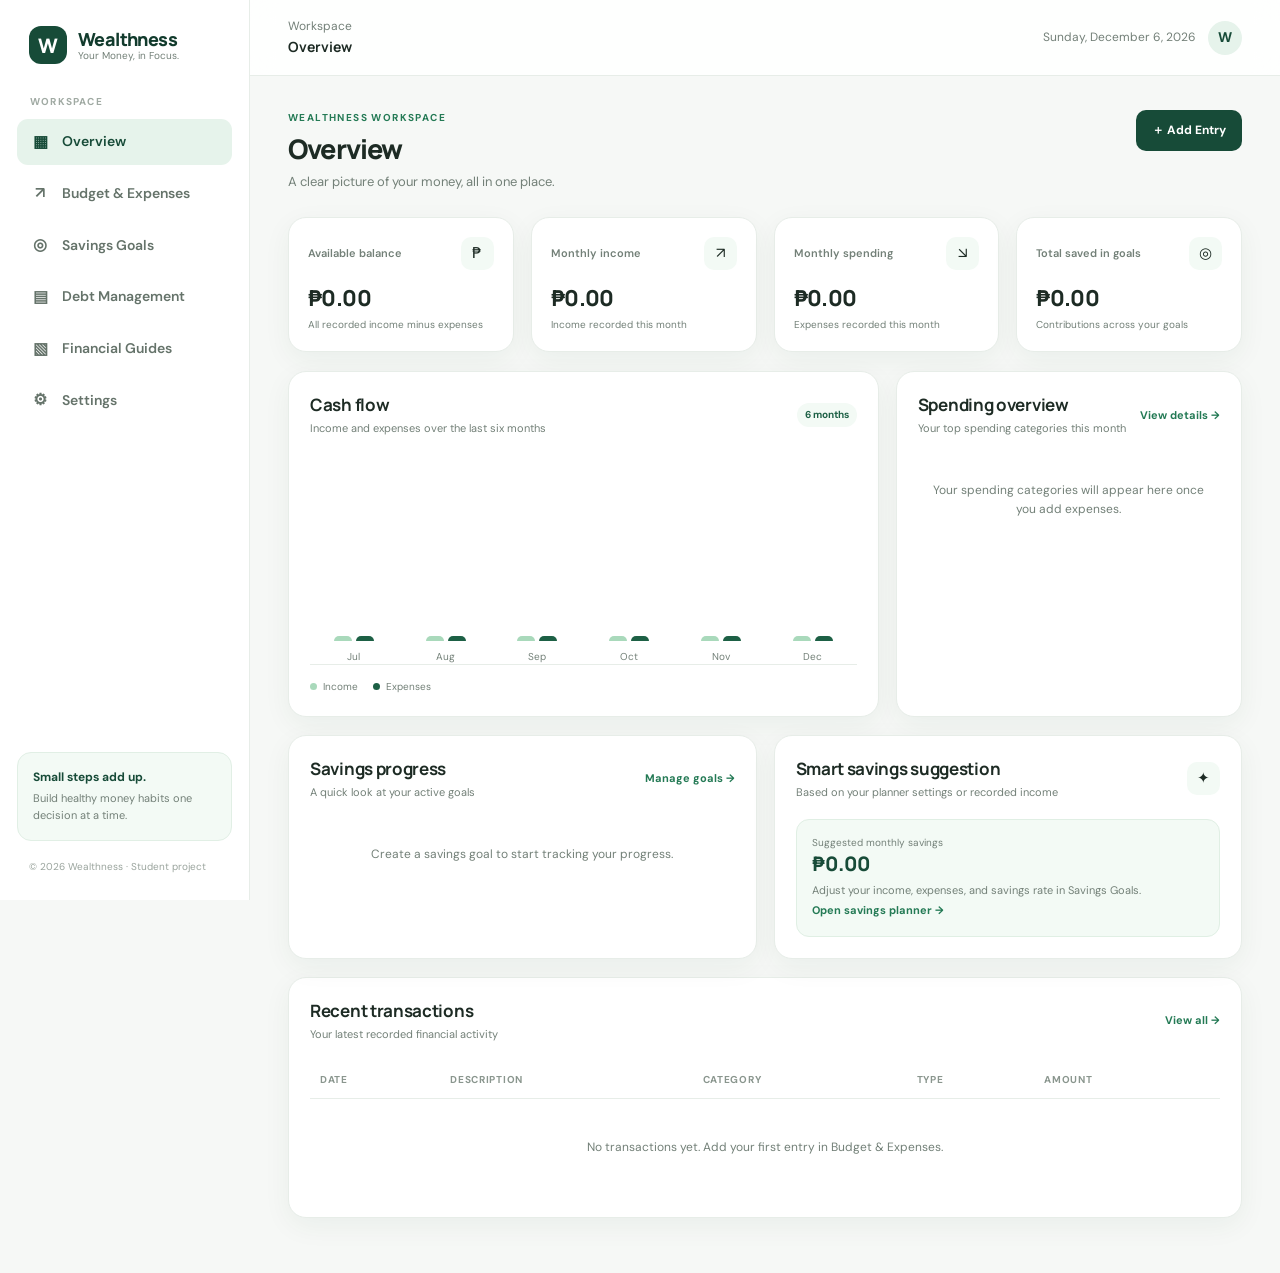
==== index.html @ 5b556bba "Add files via upload" ====
<!DOCTYPE html>
<html lang="en">
<head>
    <meta charset="UTF-8">
    <meta name="viewport" content="width=device-width, initial-scale=1.0">
    <meta name="description" content="Wealthness personal finance and financial literacy dashboard">
    <title>Overview | Wealthness</title>
    <link rel="stylesheet" href="style.css">
    <script src="script.js" defer></script>
</head>

<body data-page="overview">
    <div class="app-shell">

        <aside class="sidebar" id="sidebar">
            <a class="brand" href="index.html">
                <div class="brand-mark">W</div>
                <div>
                    <div class="brand-name">Wealthness</div>
                    <div class="brand-tag">Your Money, in Focus.</div>
                </div>
            </a>

            <div class="nav-label">Workspace</div>

            <nav class="nav-list">
                <a class="nav-link active" href="index.html">
                    <span class="nav-icon">▦</span>Overview
                </a>
                <a class="nav-link " href="budget.html">
                    <span class="nav-icon">↗</span>Budget &amp; Expenses
                </a>
                <a class="nav-link " href="savings.html">
                    <span class="nav-icon">◎</span>Savings Goals
                </a>
                <a class="nav-link " href="debt.html">
                    <span class="nav-icon">▤</span>Debt Management
                </a>
                <a class="nav-link " href="guides.html">
                    <span class="nav-icon">▧</span>Financial Guides
                </a>
                <a class="nav-link " href="settings.html">
                    <span class="nav-icon">⚙</span>Settings
                </a>
            </nav>

            <div class="sidebar-bottom">
                <div class="sidebar-tip">
                    <strong>Small steps add up.</strong>
                    <p>Build healthy money habits one decision at a time.</p>
                </div>
                <div class="sidebar-footer">
                    © 2026 Wealthness · Student project
                </div>
            </div>
        </aside>

        <div class="mobile-overlay" id="mobile-overlay"></div>

        <div class="main">
            <header class="topbar">
                <div class="topbar-left">
                    <button class="menu-toggle" id="menu-toggle" aria-label="Open navigation">☰</button>
                    <div class="breadcrumb">
                        Workspace <strong>Overview</strong>
                    </div>
                </div>

                <div class="topbar-right">
                    <span class="today" id="current-date"></span>
                    <div class="avatar">W</div>
                </div>
            </header>

            <main class="content">
                <div class="page-heading">
                    <div>
                        <div class="eyebrow">WEALTHNESS WORKSPACE</div>
                        <h1>Overview</h1>
                        <p class="page-subtitle">A clear picture of your money, all in one place.</p>
                    </div>
                    <button class="btn btn-primary" id="open-add-entry">＋ Add Entry</button>
                </div>

                <div class="modal-backdrop hidden" id="quick-entry-modal" role="dialog" aria-modal="true" aria-labelledby="quick-entry-title">
                    <section class="modal-card">
                        <div class="panel-heading">
                            <div>
                                <h2 id="quick-entry-title">Add a transaction</h2>
                                <p class="panel-subtitle">Quickly record income or an expense.</p>
                            </div>
                            <button type="button" class="modal-close" id="close-add-entry" aria-label="Close">×</button>
                        </div>

                        <form id="transaction-form">
                            <input type="hidden" id="transaction-id">

                            <div class="form-grid">
                                <div class="form-field">
                                    <label for="transaction-type">Transaction type</label>
                                    <select id="transaction-type">
                                        <option value="expense">Expense</option>
                                        <option value="income">Income</option>
                                    </select>
                                </div>

                                <div class="form-field">
                                    <label for="transaction-date">Date</label>
                                    <input type="date" id="transaction-date" required>
                                </div>

                                <div class="form-field">
                                    <label for="transaction-description">Description</label>
                                    <input id="transaction-description" placeholder="e.g. Monthly allowance" required>
                                </div>

                                <div class="form-field">
                                    <label for="transaction-category">Category</label>
                                    <select id="transaction-category">
                                        <option>Food</option>
                                        <option>Housing</option>
                                        <option>Transportation</option>
                                        <option>Education</option>
                                        <option>Bills</option>
                                        <option>Personal</option>
                                        <option>Salary</option>
                                        <option>Allowance</option>
                                        <option>Others</option>
                                    </select>
                                </div>

                                <div class="form-field full">
                                    <label for="transaction-amount">Amount (₱)</label>
                                    <input type="number" id="transaction-amount" min="0.01" step="0.01" placeholder="0.00" required>
                                </div>
                            </div>

                            <div class="form-actions">
                                <button type="button" class="btn btn-secondary" id="cancel-quick-entry">Cancel</button>
                                <button class="btn btn-primary" id="save-entry-button" type="submit">Save transaction</button>
                            </div>
                        </form>
                    </section>
                </div>

                <section class="grid stats-grid">
                    <article class="stat-card">
                        <div class="stat-top">
                            <span class="stat-label">Available balance</span>
                            <span class="stat-icon">₱</span>
                        </div>
                        <div class="stat-value" id="available-balance">₱0.00</div>
                        <div class="stat-note">All recorded income minus expenses</div>
                    </article>

                    <article class="stat-card">
                        <div class="stat-top">
                            <span class="stat-label">Monthly income</span>
                            <span class="stat-icon">↗</span>
                        </div>
                        <div class="stat-value" id="monthly-income">₱0.00</div>
                        <div class="stat-note">Income recorded this month</div>
                    </article>

                    <article class="stat-card">
                        <div class="stat-top">
                            <span class="stat-label">Monthly spending</span>
                            <span class="stat-icon">↘</span>
                        </div>
                        <div class="stat-value" id="monthly-spending">₱0.00</div>
                        <div class="stat-note">Expenses recorded this month</div>
                    </article>

                    <article class="stat-card">
                        <div class="stat-top">
                            <span class="stat-label">Total saved in goals</span>
                            <span class="stat-icon">◎</span>
                        </div>
                        <div class="stat-value" id="total-saved">₱0.00</div>
                        <div class="stat-note">Contributions across your goals</div>
                    </article>
                </section>

                <section class="grid two-col">
                    <article class="panel">
                        <div class="panel-heading">
                            <div>
                                <h2>Cash flow</h2>
                                <p class="panel-subtitle">Income and expenses over the last six months</p>
                            </div>
                            <span class="pill">6 months</span>
                        </div>
                        <div class="chart" id="cashflow-chart" aria-label="Six month cash flow chart"></div>
                        <div class="legend">
                            <span><i class="dot"></i>Income</span>
                            <span><i class="dot dark"></i>Expenses</span>
                        </div>
                    </article>

                    <article class="panel">
                        <div class="panel-heading">
                            <div>
                                <h2>Spending overview</h2>
                                <p class="panel-subtitle">Your top spending categories this month</p>
                            </div>
                            <a class="text-link" href="budget.html">View details →</a>
                        </div>
                        <div class="category-list" id="spending-overview"></div>
                    </article>
                </section>

                <section class="grid equal-col">
                    <article class="panel">
                        <div class="panel-heading">
                            <div>
                                <h2>Savings progress</h2>
                                <p class="panel-subtitle">A quick look at your active goals</p>
                            </div>
                            <a class="text-link" href="savings.html">Manage goals →</a>
                        </div>
                        <div class="category-list" id="savings-overview"></div>
                    </article>

                    <article class="panel">
                        <div class="panel-heading">
                            <div>
                                <h2>Smart savings suggestion</h2>
                                <p class="panel-subtitle">Based on your planner settings or recorded income</p>
                            </div>
                            <span class="stat-icon">✦</span>
                        </div>

                        <div class="result-box">
                            <small>Suggested monthly savings</small>
                            <strong id="overview-saving-suggestion">₱0.00</strong>
                            <p class="panel-subtitle">Adjust your income, expenses, and savings rate in Savings Goals.</p>
                            <a class="text-link" href="savings.html">Open savings planner →</a>
                        </div>
                    </article>
                </section>

                <section class="panel">
                    <div class="panel-heading">
                        <div>
                            <h2>Recent transactions</h2>
                            <p class="panel-subtitle">Your latest recorded financial activity</p>
                        </div>
                        <a class="text-link" href="budget.html">View all →</a>
                    </div>

                    <div class="table-wrap">
                        <table>
                            <thead>
                                <tr>
                                    <th>Date</th>
                                    <th>Description</th>
                                    <th>Category</th>
                                    <th>Type</th>
                                    <th>Amount</th>
                                </tr>
                            </thead>
                            <tbody id="recent-transactions"></tbody>
                        </table>
                    </div>
                </section>
            </main>
        </div>
    </div>

    <div id="toast" class="success-message hidden" role="status" aria-live="polite" style="position:fixed;right:20px;bottom:20px;z-index:50;box-shadow:var(--shadow)"></div>
</body>
</html>
---- style.css ----
@import url('https://fonts.googleapis.com/css2?family=DM+Sans:wght@400;500;600;700&family=Manrope:wght@500;600;700;800&display=swap');

:root {
  --green-950: #123b2d;
  --green-900: #174b38;
  --green-800: #1d6045;
  --green-700: #247a55;
  --green-600: #2d9466;
  --green-100: #e6f3eb;
  --green-50: #f3faf5;
  --ink: #1d2b24;
  --muted: #738078;
  --line: #e7ede8;
  --surface: #fff;
  --canvas: #f6f8f6;
  --red: #c65353;
  --red-bg: #fff0ef;
  --amber: #a66a18;
  --amber-bg: #fff6e7;
  --shadow: 0 8px 28px rgba(24,65,45,.055);
  --radius: 18px;
}

* {
  box-sizing: border-box;
}

html {
  scroll-behavior: smooth;
}

body {
  margin: 0;
  background: var(--canvas);
  color: var(--ink);
  font-family: 'DM Sans',sans-serif;
  font-size: 14px;
  line-height: 1.55;
}

button,
input,
select,
textarea {
  font: inherit;
}

button,
a {
  -webkit-tap-highlight-color: transparent;
}

a {
  color: inherit;
  text-decoration: none;
}

button {
  cursor: pointer;
}

.app-shell {
  min-height: 100vh;
}

.sidebar {
  position: fixed;
  inset: 0 auto 0 0;
  width: 250px;
  background: #fff;
  border-right: 1px solid var(--line);
  padding: 26px 17px;
  display: flex;
  flex-direction: column;
  z-index: 20;
}

.brand {
  display: flex;
  align-items: center;
  gap: 11px;
  padding: 0 12px 30px;
}

.brand-mark {
  width: 38px;
  height: 38px;
  border-radius: 12px;
  background: var(--green-900);
  color: #fff;
  display: grid;
  place-items: center;
  font: 800 20px Manrope;
}

.brand-name {
  font: 800 18px Manrope;
  letter-spacing: -.6px;
  color: var(--green-950);
}

.brand-tag {
  font-size: 10px;
  color: var(--muted);
  margin-top: -3px;
}

.nav-label {
  font-size: 10px;
  text-transform: uppercase;
  letter-spacing: 1.2px;
  font-weight: 700;
  color: #a0aaa3;
  padding: 0 13px 9px;
}

.nav-list {
  display: grid;
  gap: 5px;
}

.nav-link {
  display: flex;
  align-items: center;
  gap: 12px;
  padding: 11px 13px;
  border-radius: 11px;
  color: #65736a;
  font-weight: 600;
  transition: .18s;
}

.nav-link:hover {
  background: var(--green-50);
  color: var(--green-800);
}

.nav-link.active {
  background: var(--green-100);
  color: var(--green-900);
}

.nav-icon {
  width: 20px;
  text-align: center;
  font-size: 16px;
}

.sidebar-bottom {
  margin-top: auto;
}

.sidebar-tip {
  background: var(--green-50);
  border: 1px solid #e1efe5;
  padding: 15px;
  border-radius: 14px;
}

.sidebar-tip strong {
  display: block;
  color: var(--green-900);
  font-size: 12px;
  margin-bottom: 4px;
}

.sidebar-tip p {
  margin: 0;
  color: var(--muted);
  font-size: 11px;
}

.sidebar-footer {
  font-size: 10px;
  color: #9aa49d;
  padding: 18px 12px 0;
}

.main {
  margin-left: 250px;
  min-height: 100vh;
}

.topbar {
  height: 76px;
  background: rgba(255,255,255,.88);
  backdrop-filter: blur(12px);
  border-bottom: 1px solid var(--line);
  display: flex;
  align-items: center;
  justify-content: space-between;
  padding: 0 38px;
  position: sticky;
  top: 0;
  z-index: 10;
}

.topbar-left {
  display: flex;
  align-items: center;
  gap: 13px;
}

.menu-toggle {
  display: none;
  border: 0;
  background: transparent;
  font-size: 22px;
}

.breadcrumb {
  font-size: 12px;
  color: var(--muted);
}

.breadcrumb strong {
  color: var(--ink);
  font-size: 14px;
  display: block;
  font-family: Manrope;
}

.topbar-right {
  display: flex;
  align-items: center;
  gap: 12px;
}

.today {
  font-size: 12px;
  color: var(--muted);
}

.avatar {
  width: 34px;
  height: 34px;
  border-radius: 50%;
  background: var(--green-100);
  color: var(--green-900);
  display: grid;
  place-items: center;
  font-weight: 700;
}

.content {
  max-width: 1450px;
  margin: 0 auto;
  padding: 34px 38px 55px;
}

.page-heading {
  display: flex;
  align-items: flex-start;
  justify-content: space-between;
  gap: 18px;
  margin-bottom: 25px;
}

.eyebrow {
  font-size: 10px;
  text-transform: uppercase;
  letter-spacing: 1.4px;
  color: var(--green-700);
  font-weight: 700;
}

h1,
h2,
h3,
p {
  margin-top: 0;
}

h1 {
  font: 800 27px Manrope;
  letter-spacing: -.8px;
  margin: 4px 0 5px;
}

h2 {
  font: 700 17px Manrope;
  letter-spacing: -.3px;
  margin: 0;
}

h3 {
  font: 700 14px Manrope;
  margin: 0;
}

.page-subtitle {
  color: var(--muted);
  margin: 0;
  font-size: 13px;
}

.btn {
  border: 1px solid transparent;
  border-radius: 10px;
  padding: 10px 15px;
  font-weight: 700;
  font-size: 12px;
  display: inline-flex;
  align-items: center;
  justify-content: center;
  gap: 7px;
  transition: .18s;
}

.btn-primary {
  background: var(--green-900);
  color: white;
}

.btn-primary:hover {
  background: var(--green-800);
  transform: translateY(-1px);
}

.btn-secondary {
  background: #fff;
  border-color: var(--line);
  color: var(--ink);
}

.btn-secondary:hover {
  border-color: #b8d2c0;
  background: var(--green-50);
}

.btn-danger {
  background: var(--red-bg);
  color: var(--red);
  border-color: #f5d8d5;
}

.btn-small {
  padding: 7px 10px;
  font-size: 11px;
}

.btn:disabled {
  opacity: .45;
  cursor: not-allowed;
  transform: none;
}

.grid {
  display: grid;
  gap: 17px;
}

.stats-grid {
  grid-template-columns: repeat(4,minmax(0,1fr));
  margin-bottom: 19px;
}

.stat-card,
.panel {
  background: var(--surface);
  border: 1px solid var(--line);
  border-radius: var(--radius);
  box-shadow: var(--shadow);
}

.stat-card {
  padding: 19px;
}

.stat-top {
  display: flex;
  align-items: center;
  justify-content: space-between;
  margin-bottom: 13px;
}

.stat-label {
  font-size: 11px;
  color: var(--muted);
  font-weight: 600;
}

.stat-icon {
  width: 33px;
  height: 33px;
  border-radius: 10px;
  background: var(--green-50);
  display: grid;
  place-items: center;
  font-size: 15px;
}

.stat-value {
  font: 800 22px Manrope;
  letter-spacing: -.6px;
  margin-bottom: 4px;
}

.stat-note {
  font-size: 10px;
  color: var(--muted);
}

.stat-note.positive {
  color: var(--green-700);
}

.two-col {
  grid-template-columns: minmax(0,1.45fr) minmax(280px,.85fr);
  margin-bottom: 18px;
}

.equal-col {
  grid-template-columns: repeat(2,minmax(0,1fr));
  margin-bottom: 18px;
}

.panel {
  padding: 21px;
  min-width: 0;
}

.panel-heading {
  display: flex;
  align-items: center;
  justify-content: space-between;
  gap: 12px;
  margin-bottom: 18px;
}

.panel-subtitle {
  font-size: 11px;
  color: var(--muted);
  margin: 4px 0 0;
}

.text-link {
  font-size: 11px;
  font-weight: 700;
  color: var(--green-700);
}

.chart {
  height: 210px;
  display: flex;
  align-items: flex-end;
  gap: 14px;
  padding: 15px 5px 0;
  border-bottom: 1px solid var(--line);
}

.chart-month {
  flex: 1;
  min-width: 0;
  height: 100%;
  display: flex;
  flex-direction: column;
  align-items: center;
  justify-content: flex-end;
  gap: 8px;
}

.chart-bars {
  height: 165px;
  width: 100%;
  display: flex;
  align-items: flex-end;
  justify-content: center;
  gap: 4px;
}

.chart-bar {
  width: min(18px,42%);
  min-height: 3px;
  border-radius: 5px 5px 0 0;
  background: #a9d9bb;
}

.chart-bar.expense {
  background: var(--green-800);
}

.chart-label {
  font-size: 10px;
  color: var(--muted);
}

.legend {
  display: flex;
  gap: 15px;
  margin-top: 14px;
}

.legend span {
  display: flex;
  align-items: center;
  gap: 6px;
  color: var(--muted);
  font-size: 10px;
}

.dot {
  width: 7px;
  height: 7px;
  border-radius: 50%;
  background: #a9d9bb;
}

.dot.dark {
  background: var(--green-800);
}

.category-list {
  display: grid;
  gap: 15px;
}

.category-row {
  display: grid;
  grid-template-columns: 1fr auto;
  gap: 7px;
  align-items: center;
}

.category-name {
  font-size: 11px;
  font-weight: 600;
}

.category-amount {
  font-size: 11px;
  font-weight: 700;
}

.progress-track {
  grid-column: 1/-1;
  height: 7px;
  border-radius: 20px;
  background: #eef2ef;
  overflow: hidden;
}

.progress-fill {
  height: 100%;
  background: var(--green-600);
  border-radius: 20px;
}

.progress-fill.warning {
  background: #d59a45;
}

.progress-fill.danger {
  background: #cf6b62;
}

.empty-state {
  text-align: center;
  padding: 26px 12px;
  color: var(--muted);
  font-size: 12px;
}

.empty-icon {
  font-size: 27px;
  margin-bottom: 8px;
}

.table-wrap {
  overflow-x: auto;
}

table {
  width: 100%;
  border-collapse: collapse;
  white-space: nowrap;
}

th {
  text-align: left;
  color: #8a968e;
  font-size: 10px;
  text-transform: uppercase;
  letter-spacing: .7px;
  font-weight: 700;
  padding: 11px 10px;
  border-bottom: 1px solid var(--line);
}

td {
  padding: 13px 10px;
  border-bottom: 1px solid #f0f3f0;
  font-size: 11px;
}

tbody tr:last-child td {
  border-bottom: 0;
}

.amount-income {
  color: var(--green-700);
  font-weight: 700;
}

.amount-expense {
  color: var(--red);
  font-weight: 700;
}

.pill {
  display: inline-flex;
  align-items: center;
  border-radius: 30px;
  padding: 4px 8px;
  font-size: 10px;
  font-weight: 700;
  background: var(--green-50);
  color: var(--green-800);
}

.pill.neutral {
  background: #f0f2f0;
  color: #68756c;
}

.pill.warning {
  background: var(--amber-bg);
  color: var(--amber);
}

.pill.danger {
  background: var(--red-bg);
  color: var(--red);
}

.form-grid {
  display: grid;
  grid-template-columns: repeat(2,minmax(0,1fr));
  gap: 14px;
}

.form-field {
  display: grid;
  gap: 6px;
}

.form-field.full {
  grid-column: 1/-1;
}

label {
  font-size: 11px;
  font-weight: 700;
  color: #536158;
}

input,
select,
textarea {
  width: 100%;
  border: 1px solid #dfe7e1;
  border-radius: 9px;
  background: #fff;
  padding: 10px 11px;
  color: var(--ink);
  outline: none;
  font-size: 12px;
}

input:focus,
select:focus,
textarea:focus {
  border-color: var(--green-600);
  box-shadow: 0 0 0 3px rgba(45,148,102,.11);
}

input::placeholder,
textarea::placeholder {
  color: #aab3ac;
}

.form-actions {
  display: flex;
  gap: 8px;
  justify-content: flex-end;
  margin-top: 16px;
}

.toolbar {
  display: flex;
  gap: 9px;
  align-items: center;
  flex-wrap: wrap;
  margin-bottom: 15px;
}

.toolbar input {
  max-width: 250px;
}

.toolbar select {
  max-width: 170px;
}

.goal-card {
  border: 1px solid var(--line);
  border-radius: 14px;
  padding: 17px;
  background: #fff;
}

.goal-top {
  display: flex;
  justify-content: space-between;
  gap: 10px;
  align-items: flex-start;
}

.goal-emoji {
  width: 38px;
  height: 38px;
  border-radius: 12px;
  background: var(--green-50);
  display: grid;
  place-items: center;
  font-size: 18px;
}

.goal-amount {
  font: 800 19px Manrope;
  margin: 14px 0 2px;
}

.goal-meta {
  font-size: 10px;
  color: var(--muted);
}

.goal-progress {
  height: 8px;
  background: #edf2ee;
  border-radius: 20px;
  overflow: hidden;
  margin: 12px 0 7px;
}

.goal-progress span {
  display: block;
  height: 100%;
  background: var(--green-600);
  border-radius: 20px;
}

.goal-actions {
  display: flex;
  gap: 7px;
  margin-top: 14px;
}

.planner-highlight {
  background: linear-gradient(120deg,#174b38,#267653);
  color: #fff;
  border-radius: 17px;
  padding: 22px;
  display: flex;
  justify-content: space-between;
  gap: 20px;
  align-items: center;
  margin-bottom: 18px;
}

.planner-highlight p {
  color: #d5e9dc;
  font-size: 11px;
  margin: 5px 0 0;
}

.planner-highlight .big {
  font: 800 27px Manrope;
}

.planner-highlight .btn {
  background: #fff;
  color: var(--green-900);
}

.result-box {
  background: var(--green-50);
  border: 1px solid #e0efe4;
  border-radius: 13px;
  padding: 15px;
}

.result-box strong {
  font: 800 20px Manrope;
  color: var(--green-900);
}

.result-box small {
  display: block;
  color: var(--muted);
  font-size: 10px;
}

.settings-row {
  display: flex;
  justify-content: space-between;
  align-items: center;
  gap: 15px;
  padding: 15px 0;
  border-bottom: 1px solid var(--line);
}

.settings-row:last-child {
  border: 0;
}

.settings-row p {
  margin: 3px 0 0;
  color: var(--muted);
  font-size: 11px;
}

.account-card {
  display: flex;
  justify-content: space-between;
  align-items: center;
  gap: 12px;
  border: 1px solid var(--line);
  border-radius: 12px;
  padding: 13px;
  margin-top: 10px;
}

.account-left {
  display: flex;
  align-items: center;
  gap: 11px;
}

.account-logo {
  width: 37px;
  height: 37px;
  border-radius: 11px;
  background: var(--green-50);
  display: grid;
  place-items: center;
  font-weight: 800;
  color: var(--green-900);
}

.guide-grid {
  grid-template-columns: repeat(3,minmax(0,1fr));
}

.guide-card {
  padding: 18px;
}

.guide-icon {
  font-size: 22px;
  margin-bottom: 13px;
}

.guide-card p {
  font-size: 11px;
  color: var(--muted);
  margin: 7px 0 12px;
}

.guide-card details {
  border-top: 1px solid var(--line);
  padding-top: 10px;
}

.guide-card summary {
  font-size: 11px;
  font-weight: 700;
  color: var(--green-800);
  cursor: pointer;
}

.guide-card details p {
  margin: 10px 0 0;
  line-height: 1.7;
}

.notice {
  padding: 12px 14px;
  border-radius: 11px;
  background: var(--amber-bg);
  color: #805719;
  font-size: 11px;
  margin-top: 12px;
}

.success-message {
  padding: 10px 12px;
  border-radius: 9px;
  background: var(--green-50);
  color: var(--green-800);
  font-size: 11px;
  margin: 10px 0;
}

.hidden {
  display: none!important;
}

.mobile-overlay {
  display: none;
}

@media(max-width:1100px) {
  .stats-grid {
    grid-template-columns: repeat(2,minmax(0,1fr));
  }

  .guide-grid {
    grid-template-columns: repeat(2,minmax(0,1fr));
  }

  .content {
    padding: 28px 25px 45px;
  }

  .topbar {
    padding: 0 25px;
  }
}

@media(max-width:800px) {
  .sidebar {
    transform: translateX(-100%);
    transition: transform .22s ease;
    box-shadow: var(--shadow);
  }

  .sidebar.open {
    transform: translateX(0);
  }

  .main {
    margin-left: 0;
  }

  .menu-toggle {
    display: block;
  }

  .mobile-overlay.show {
    display: block;
    position: fixed;
    inset: 0;
    background: rgba(12,32,22,.3);
    z-index: 15;
  }

  .topbar {
    height: 67px;
    padding: 0 18px;
  }

  .content {
    padding: 25px 18px 40px;
  }

  .two-col,
  .equal-col {
    grid-template-columns: 1fr;
  }
}

@media(max-width:560px) {
  .page-heading {
    flex-direction: column;
    align-items: stretch;
  }

  .stats-grid {
    gap: 10px;
  }

  .stat-card {
    padding: 14px;
  }

  .stat-value {
    font-size: 18px;
  }

  .form-grid,
  .guide-grid {
    grid-template-columns: 1fr;
  }

  .form-field.full {
    grid-column: auto;
  }

  .planner-highlight {
    align-items: flex-start;
    flex-direction: column;
  }

  .today {
    display: none;
  }

  .panel {
    padding: 16px;
  }

  .toolbar input,
  .toolbar select {
    max-width: none;
    flex: 1;
  }

  .content {
    padding-left: 13px;
    padding-right: 13px;
  }
}

@media(prefers-reduced-motion:reduce) {
  *,
  *::before,
  *::after {
    scroll-behavior: auto!important;
    transition: none!important;
  }
}

/* Overview quick-add transaction modal */
.modal-backdrop {
  position: fixed;
  inset: 0;
  background: rgba(13,35,24,.48);
  z-index: 60;
  display: grid;
  place-items: center;
  padding: 18px;
}

.modal-backdrop.hidden {
  display: none!important;
}

.modal-card {
  width: min(100%,560px);
  max-height: 90vh;
  overflow: auto;
  background: #fff;
  border-radius: 18px;
  padding: 23px;
  box-shadow: 0 24px 70px rgba(0,0,0,.18);
}

.modal-close {
  border: 0;
  background: #f1f5f2;
  color: #536158;
  width: 32px;
  height: 32px;
  border-radius: 50%;
  font-size: 21px;
  line-height: 1;
}

.modal-close:hover {
  background: var(--green-100);
  color: var(--green-900);
}

body.modal-open {
  overflow: hidden;
}
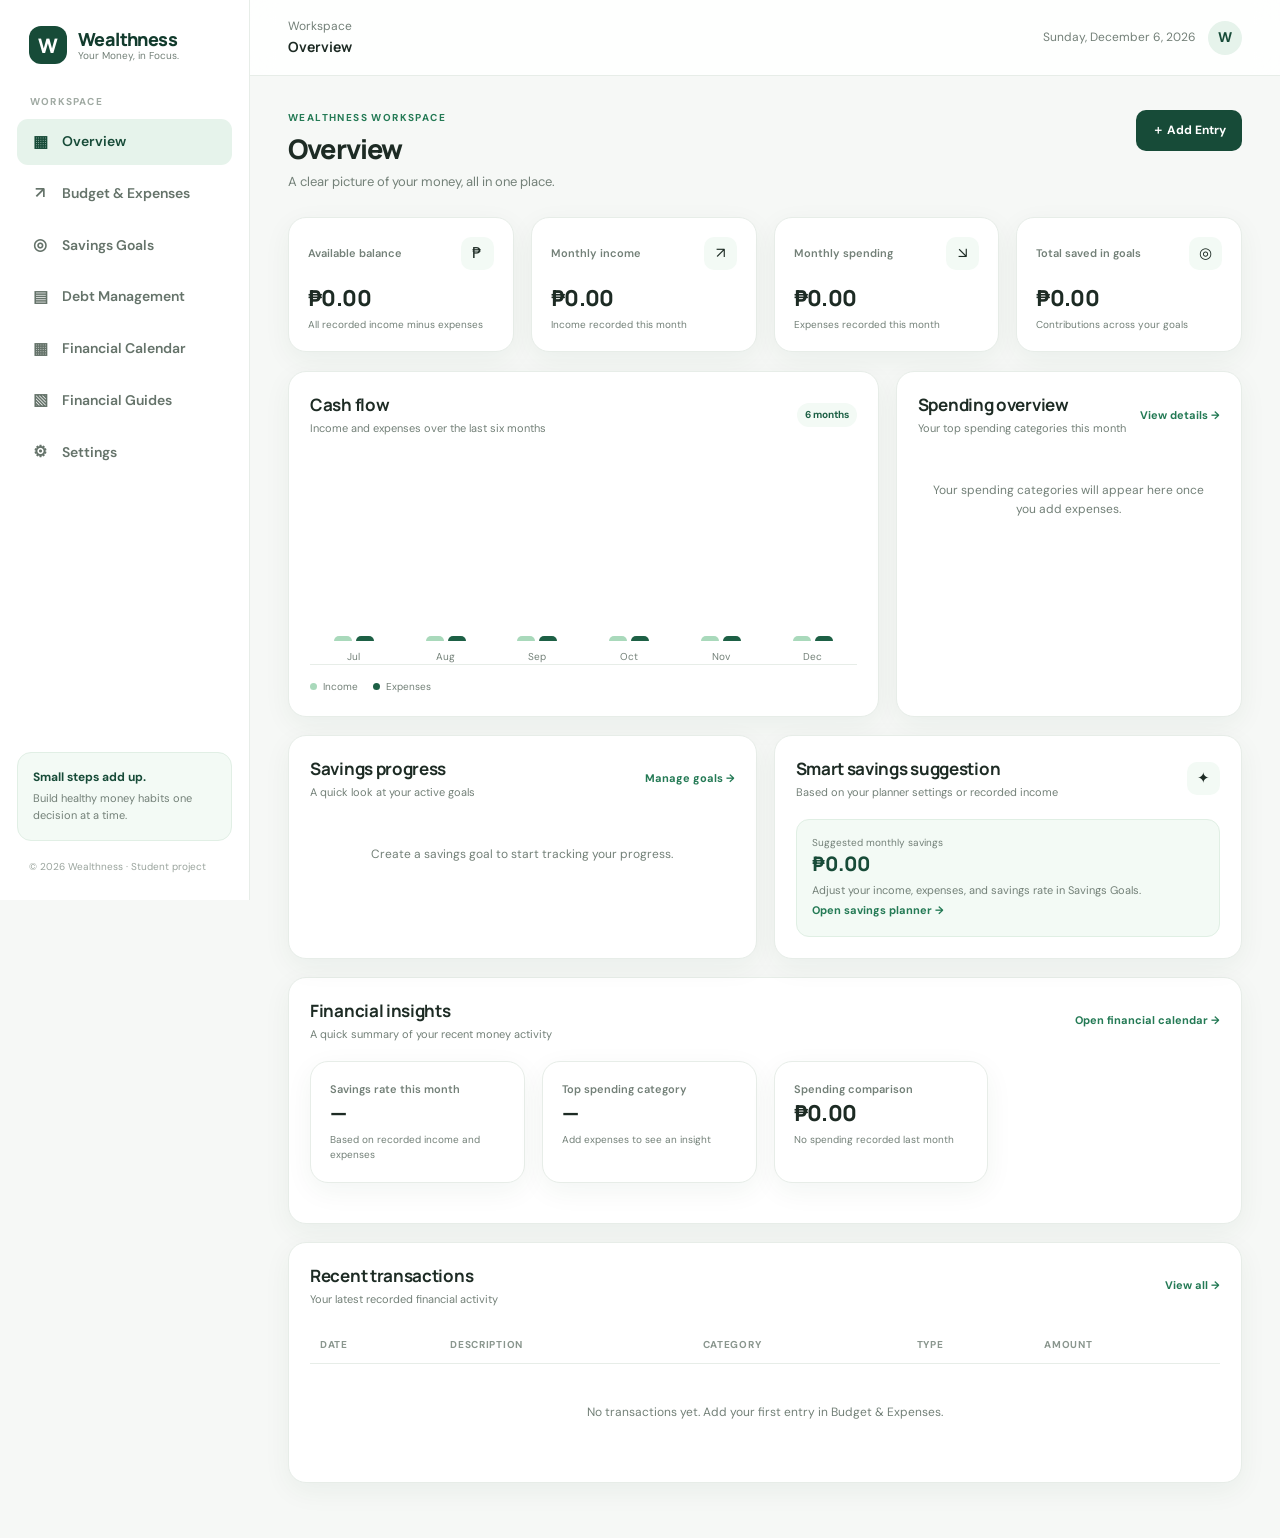
==== commit ef4b1b5d: "Add Wealthness calendar navigation and new feature panels" ====
--- a/index.html
+++ b/index.html
@@ -36,6 +36,9 @@
                 </a>
                 <a class="nav-link " href="debt.html">
                     <span class="nav-icon">▤</span>Debt Management
+                </a>
+                <a class="nav-link " href="calendar.html">
+                    <span class="nav-icon">▦</span>Financial Calendar
                 </a>
                 <a class="nav-link " href="guides.html">
                     <span class="nav-icon">▧</span>Financial Guides
@@ -240,6 +243,16 @@
                     </article>
                 </section>
 
+                <section class="panel" style="margin-bottom:18px">
+                    <div class="panel-heading">
+                        <div>
+                            <h2>Financial insights</h2>
+                            <p class="panel-subtitle">A quick summary of your recent money activity</p>
+                        </div>
+                        <a class="text-link" href="calendar.html">Open financial calendar →</a>
+                    </div>
+                    <div class="grid stats-grid" id="spending-insights"></div>
+                </section>
                 <section class="panel">
                     <div class="panel-heading">
                         <div>
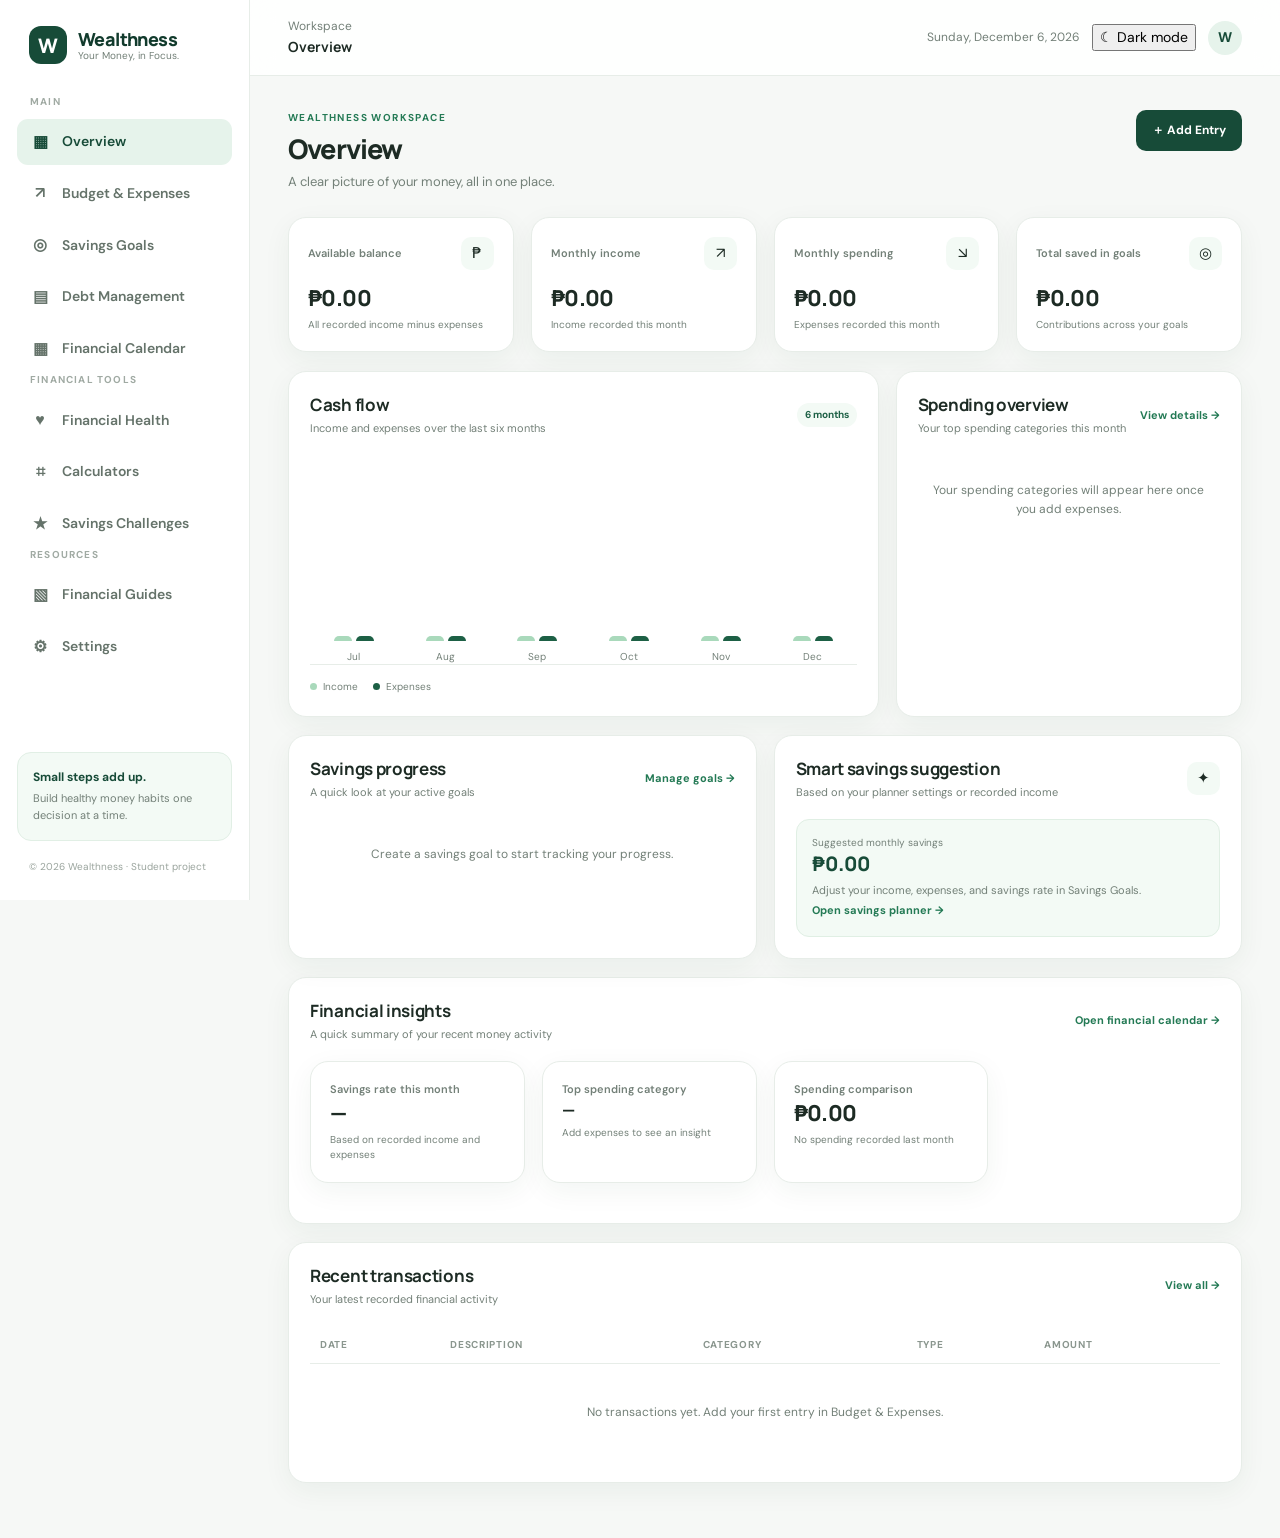
==== commit 8bb23473: "Add grouped navigation and dark mode with new tools" ====
--- a/index.html
+++ b/index.html
@@ -22,30 +22,24 @@
                 </div>
             </a>
 
-            <div class="nav-label">Workspace</div>
-
+            <div class="nav-label">Main</div>
             <nav class="nav-list">
-                <a class="nav-link active" href="index.html">
-                    <span class="nav-icon">▦</span>Overview
-                </a>
-                <a class="nav-link " href="budget.html">
-                    <span class="nav-icon">↗</span>Budget &amp; Expenses
-                </a>
-                <a class="nav-link " href="savings.html">
-                    <span class="nav-icon">◎</span>Savings Goals
-                </a>
-                <a class="nav-link " href="debt.html">
-                    <span class="nav-icon">▤</span>Debt Management
-                </a>
-                <a class="nav-link " href="calendar.html">
-                    <span class="nav-icon">▦</span>Financial Calendar
-                </a>
-                <a class="nav-link " href="guides.html">
-                    <span class="nav-icon">▧</span>Financial Guides
-                </a>
-                <a class="nav-link " href="settings.html">
-                    <span class="nav-icon">⚙</span>Settings
-                </a>
+                <a class="nav-link active" href="index.html"><span class="nav-icon">▦</span>Overview</a>
+                <a class="nav-link" href="budget.html"><span class="nav-icon">↗</span>Budget &amp; Expenses</a>
+                <a class="nav-link" href="savings.html"><span class="nav-icon">◎</span>Savings Goals</a>
+                <a class="nav-link" href="debt.html"><span class="nav-icon">▤</span>Debt Management</a>
+                <a class="nav-link" href="calendar.html"><span class="nav-icon">▦</span>Financial Calendar</a>
+            </nav>
+            <div class="nav-label nav-label-spaced">Financial Tools</div>
+            <nav class="nav-list">
+                <a class="nav-link" href="health.html"><span class="nav-icon">♥</span>Financial Health</a>
+                <a class="nav-link" href="calculators.html"><span class="nav-icon">⌗</span>Calculators</a>
+                <a class="nav-link" href="challenges.html"><span class="nav-icon">★</span>Savings Challenges</a>
+            </nav>
+            <div class="nav-label nav-label-spaced">Resources</div>
+            <nav class="nav-list">
+                <a class="nav-link" href="guides.html"><span class="nav-icon">▧</span>Financial Guides</a>
+                <a class="nav-link" href="settings.html"><span class="nav-icon">⚙</span>Settings</a>
             </nav>
 
             <div class="sidebar-bottom">
@@ -72,7 +66,7 @@
 
                 <div class="topbar-right">
                     <span class="today" id="current-date"></span>
-                    <div class="avatar">W</div>
+                    <button class="theme-toggle" id="theme-toggle" type="button" aria-label="Switch to dark mode" title="Toggle dark mode">☾ <span>Dark mode</span></button><div class="avatar">W</div>
                 </div>
             </header>
 
--- a/style.css
+++ b/style.css
@@ -1077,3 +1077,63 @@
 body.modal-open {
   overflow: hidden;
 }
+
+
+/* Wealthness calendar and planning additions */
+.calendar-events {
+  display: grid;
+  gap: 10px;
+}
+.calendar-event {
+  display: grid;
+  grid-template-columns: 150px minmax(0,1fr) auto auto;
+  align-items: center;
+  gap: 14px;
+  border: 1px solid var(--line);
+  border-radius: 12px;
+  padding: 13px 15px;
+  background: #fff;
+}
+.calendar-date strong,
+.calendar-date span,
+.calendar-detail strong,
+.calendar-detail span {
+  display: block;
+}
+.calendar-date strong,
+.calendar-detail strong {
+  font-size: 12px;
+}
+.calendar-date span,
+.calendar-detail span {
+  color: var(--muted);
+  font-size: 10px;
+  margin-top: 3px;
+}
+.calendar-amount {
+  font-size: 12px;
+  font-weight: 700;
+  white-space: nowrap;
+}
+.recurring-row {
+  padding: 11px 0;
+  border-bottom: 1px solid var(--line);
+}
+.insight-category {
+  font-size: 17px;
+}
+@media(max-width:700px) {
+  .calendar-event {
+    grid-template-columns: 1fr auto;
+    gap: 8px;
+  }
+  .calendar-date,
+  .calendar-detail {
+    grid-column: 1;
+  }
+  .calendar-amount,
+  .calendar-event .btn {
+    grid-column: 2;
+    justify-self: end;
+  }
+}
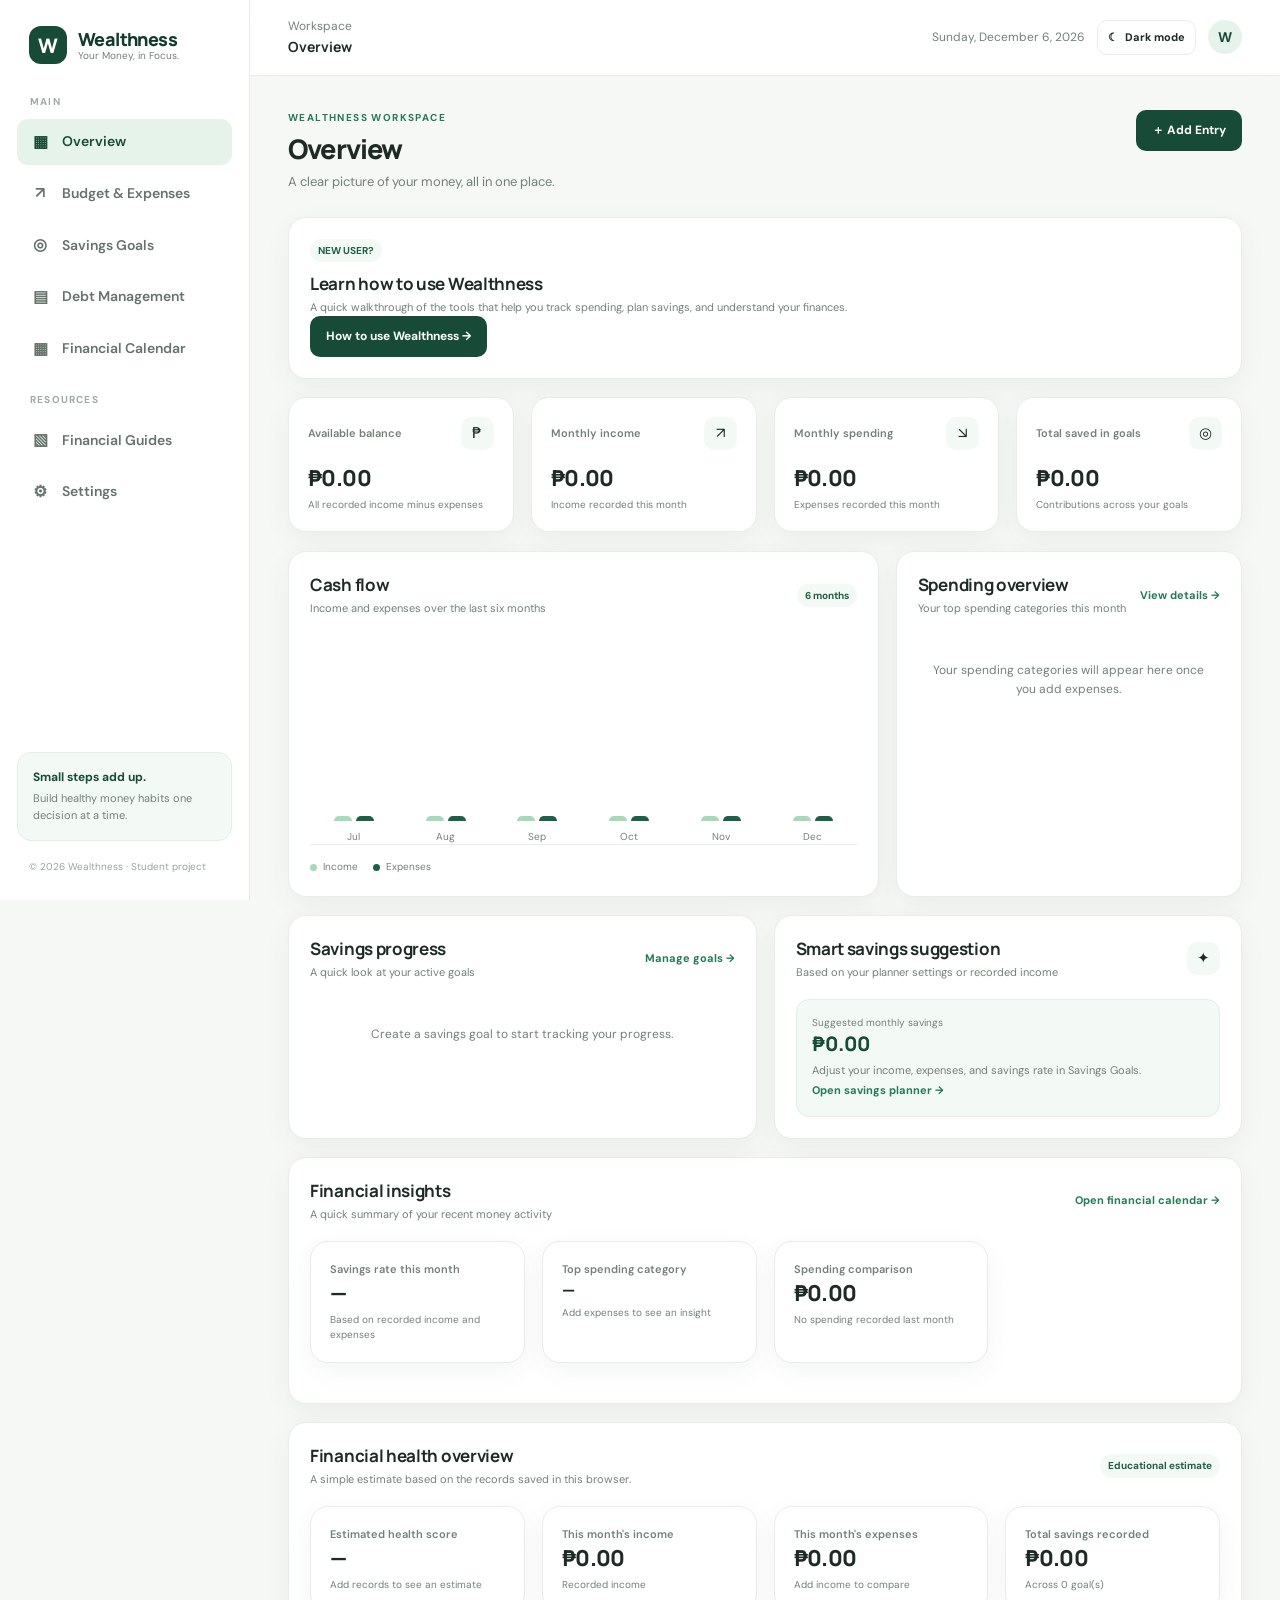
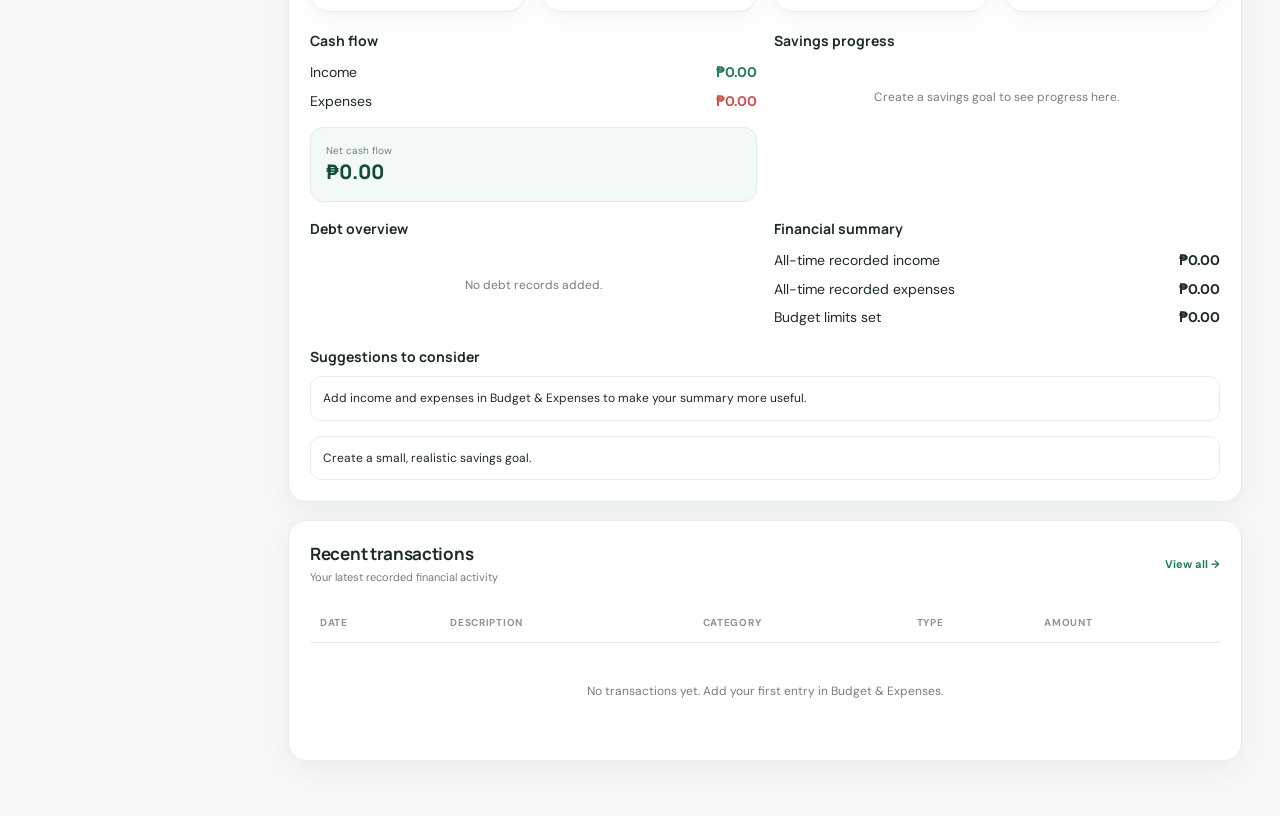
==== commit 81d4c4a5: "Integrate financial tools into existing Wealthness pages" ====
--- a/index.html
+++ b/index.html
@@ -29,12 +29,6 @@
                 <a class="nav-link" href="savings.html"><span class="nav-icon">◎</span>Savings Goals</a>
                 <a class="nav-link" href="debt.html"><span class="nav-icon">▤</span>Debt Management</a>
                 <a class="nav-link" href="calendar.html"><span class="nav-icon">▦</span>Financial Calendar</a>
-            </nav>
-            <div class="nav-label nav-label-spaced">Financial Tools</div>
-            <nav class="nav-list">
-                <a class="nav-link" href="health.html"><span class="nav-icon">♥</span>Financial Health</a>
-                <a class="nav-link" href="calculators.html"><span class="nav-icon">⌗</span>Calculators</a>
-                <a class="nav-link" href="challenges.html"><span class="nav-icon">★</span>Savings Challenges</a>
             </nav>
             <div class="nav-label nav-label-spaced">Resources</div>
             <nav class="nav-list">
@@ -141,6 +135,10 @@
                     </section>
                 </div>
 
+                <section class="panel welcome-guide" style="margin-bottom:18px">
+                    <div class="welcome-guide-copy"><span class="pill">NEW USER?</span><h2 style="margin-top:10px">Learn how to use Wealthness</h2><p class="panel-subtitle">A quick walkthrough of the tools that help you track spending, plan savings, and understand your finances.</p></div>
+                    <button class="btn btn-primary" type="button" id="open-user-guide">How to use Wealthness →</button>
+                </section>
                 <section class="grid stats-grid">
                     <article class="stat-card">
                         <div class="stat-top">
@@ -246,6 +244,17 @@
                         <a class="text-link" href="calendar.html">Open financial calendar →</a>
                     </div>
                     <div class="grid stats-grid" id="spending-insights"></div>
+                </section>
+                <section class="panel" style="margin-bottom:18px">
+                    <div class="panel-heading"><div><h2>Financial health overview</h2><p class="panel-subtitle">A simple estimate based on the records saved in this browser.</p></div><span class="pill">Educational estimate</span></div>
+                    <div class="grid stats-grid" id="health-stats"></div>
+                    <div class="grid equal-col">
+                        <article class="health-tip-panel"><h3>Cash flow</h3><div id="health-cashflow" style="margin-top:12px"></div></article>
+                        <article class="health-tip-panel"><h3>Savings progress</h3><div id="health-savings" class="category-list" style="margin-top:12px"></div></article>
+                        <article class="health-tip-panel"><h3>Debt overview</h3><div id="health-debt" style="margin-top:12px"></div></article>
+                        <article class="health-tip-panel"><h3>Financial summary</h3><div id="health-summary" class="category-list" style="margin-top:12px"></div></article>
+                    </div>
+                    <div style="margin-top:16px"><h3>Suggestions to consider</h3><div id="health-tips" class="category-list" style="margin-top:10px"></div></div>
                 </section>
                 <section class="panel">
                     <div class="panel-heading">
@@ -275,6 +284,20 @@
         </div>
     </div>
 
+    <div class="modal-backdrop hidden" id="user-guide-modal" role="dialog" aria-modal="true" aria-labelledby="user-guide-title">
+        <section class="modal-card guide-modal">
+            <div class="panel-heading"><div><div class="eyebrow">QUICK START</div><h2 id="user-guide-title">How to use Wealthness</h2><p class="panel-subtitle">Follow these simple steps to get started.</p></div><button type="button" class="modal-close" id="close-user-guide" aria-label="Close guide">×</button></div>
+            <ol class="guide-steps">
+                <li><strong>Start at the Dashboard</strong><span>Check your available balance, monthly income, spending, cash flow, and financial health overview.</span></li>
+                <li><strong>Record your money activity</strong><span>Open Budget &amp; Expenses to add income and expenses. Use categories and monthly limits to organize spending.</span></li>
+                <li><strong>Plan your savings</strong><span>In Savings Goals, create a target, use the calculators, and track your progress. You can also try a savings challenge.</span></li>
+                <li><strong>Track what you owe</strong><span>Use Debt Management to record balances and payments, then check due dates in the Financial Calendar.</span></li>
+                <li><strong>Learn and personalize</strong><span>Read Financial Guides for basic money tips. Open Settings to change the theme or back up your records.</span></li>
+            </ol>
+            <div class="notice">Your records are saved in this browser. This student project does not connect to real bank or e-wallet accounts. Export a backup regularly, especially before clearing browser data.</div>
+            <div class="form-actions"><button type="button" class="btn btn-primary" id="finish-user-guide">Got it, let's start</button></div>
+        </section>
+    </div>
     <div id="toast" class="success-message hidden" role="status" aria-live="polite" style="position:fixed;right:20px;bottom:20px;z-index:50;box-shadow:var(--shadow)"></div>
 </body>
 </html>
--- a/style.css
+++ b/style.css
@@ -1137,3 +1137,38 @@
     justify-self: end;
   }
 }
+
+/* Wealthness theme and new financial tools */
+.nav-label-spaced{margin-top:20px}
+.theme-toggle{border:1px solid var(--line);background:var(--surface);color:var(--ink);border-radius:10px;padding:8px 10px;font-size:11px;font-weight:700;display:inline-flex;align-items:center;gap:7px}
+.theme-toggle:hover{border-color:var(--green-600)}
+body.dark-mode{--ink:#e6eee8;--muted:#a3b1a8;--line:#2c4035;--surface:#18271f;--canvas:#101a15;--green-50:#1b3025;--green-100:#203b2c;--red-bg:#3a2424;--amber-bg:#3b3020;--shadow:0 8px 28px rgba(0,0,0,.18);color-scheme:dark}
+body.dark-mode .sidebar,body.dark-mode .topbar{background:rgba(21,35,27,.96);border-color:var(--line)}
+body.dark-mode .brand-name,body.dark-mode .breadcrumb strong,body.dark-mode .sidebar-tip strong{color:#d8eee0}
+body.dark-mode .nav-link{color:#b1c0b6}
+body.dark-mode .nav-link:hover{background:#203b2c;color:#d8eee0}
+body.dark-mode .nav-link.active{background:#254b36;color:#e2f3e8}
+body.dark-mode .sidebar-tip,body.dark-mode .result-box,body.dark-mode .success-message{background:#1b3025;border-color:#2b4a37;color:#cfe5d6}
+body.dark-mode .btn-secondary,body.dark-mode input,body.dark-mode select,body.dark-mode textarea,body.dark-mode .goal-card,body.dark-mode .calendar-event,body.dark-mode .modal-card{background:#1b2b22;color:var(--ink);border-color:var(--line)}
+body.dark-mode label{color:#c0cec4}
+body.dark-mode td{border-color:#2a3b31}
+body.dark-mode th{color:#a8b8ad;border-color:var(--line)}
+body.dark-mode .progress-track,body.dark-mode .goal-progress{background:#2a3c31}
+body.dark-mode .stat-icon,body.dark-mode .account-logo,body.dark-mode .modal-close{background:#254332;color:#dceee2}
+body.dark-mode .modal-close:hover{background:#315840}
+body.dark-mode .result-box strong{color:#d8eee0}
+body.dark-mode .notice{background:#3b3020;color:#f0d9a9}
+body.dark-mode .pill.neutral{background:#2b3930;color:#c1cec5}
+body.dark-mode .chart{border-color:var(--line)}
+body.dark-mode .chart-bar{background:#75b58c}
+body.dark-mode .chart-bar.expense{background:#2d9466}
+.calc-result{margin-top:16px;line-height:1.8;font-size:12px}
+.challenge-card{display:flex;flex-direction:column;align-items:flex-start;gap:10px}
+.challenge-card p{margin-bottom:6px}
+.challenge-progress-track{height:10px;border-radius:20px;background:var(--green-50);overflow:hidden;margin:12px 0}
+.challenge-progress-fill{height:100%;background:var(--green-600);border-radius:20px}
+.health-tip{padding:12px;border:1px solid var(--line);border-radius:11px;background:var(--surface);font-size:12px}
+@media(max-width:800px){.theme-toggle span{display:none}.theme-toggle{padding:8px 10px}.nav-label-spaced{margin-top:14px}}
+
+/* Keep the expanded navigation usable on shorter screens */
+.sidebar{overflow-y:auto;overscroll-behavior:contain}
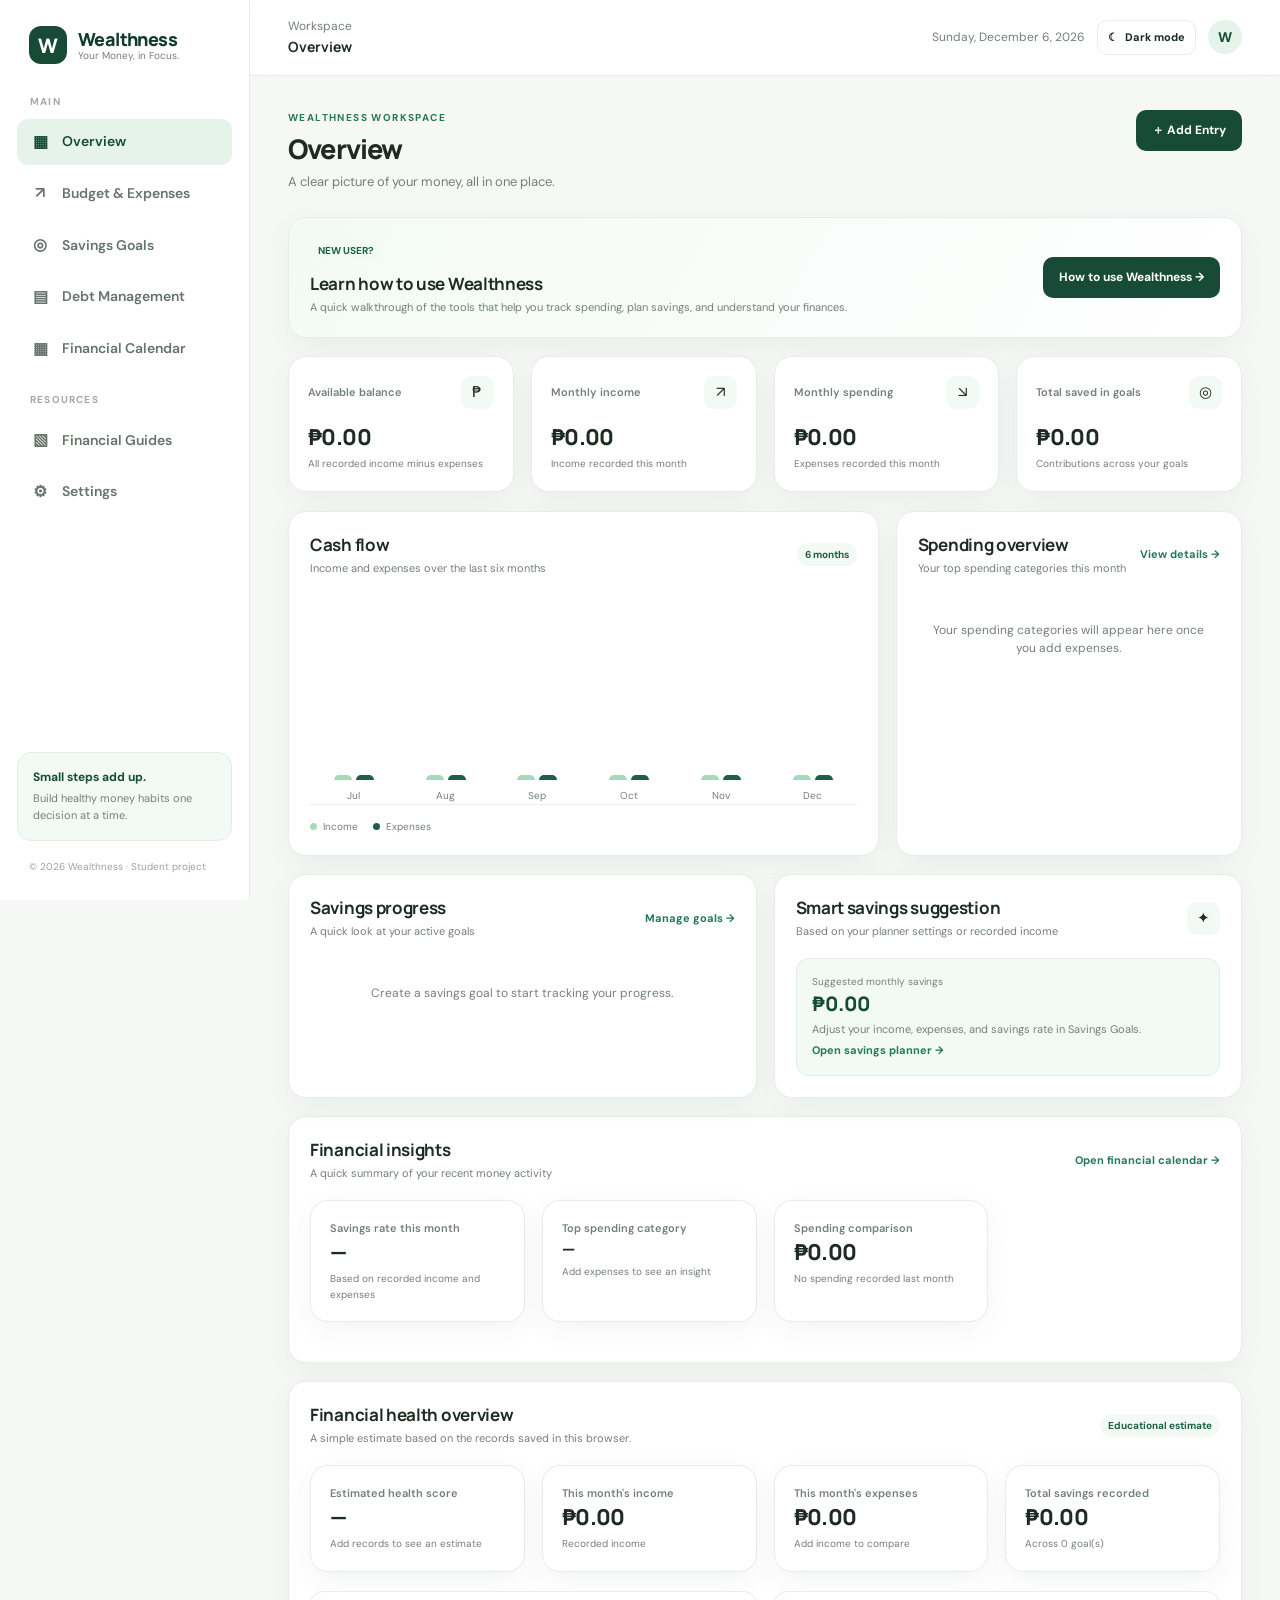
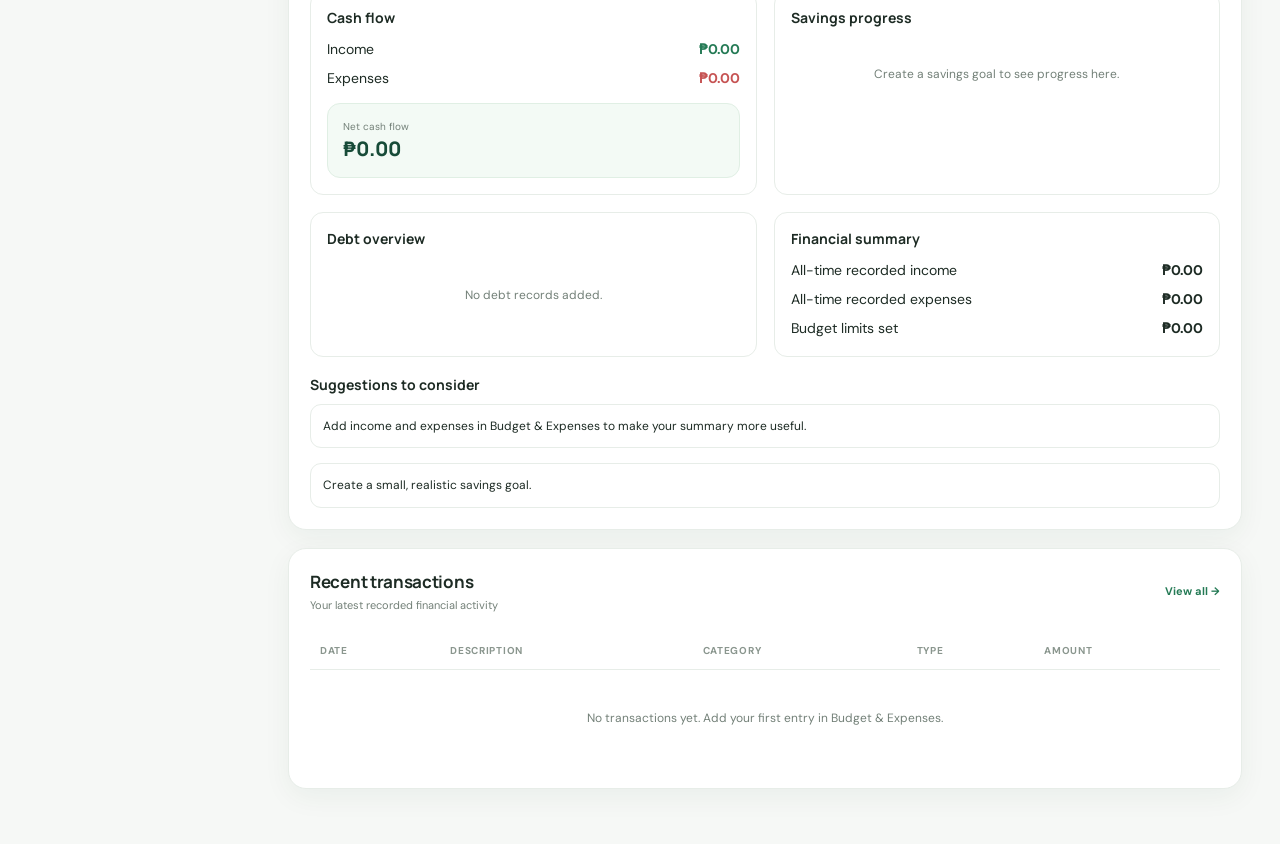
==== commit dd3dc231: "Add simple explanatory section comments to index.html" ====
--- a/index.html
+++ b/index.html
@@ -1,6 +1,8 @@
+<!-- Dashboard page: This file contains the structure and content displayed on the Dashboard page. -->
 
 <!DOCTYPE html>
 <html lang="en">
+<!-- Head: Sets page information, title, stylesheets, and JavaScript files. -->
 <head>
     <meta charset="UTF-8">
     <meta name="viewport" content="width=device-width, initial-scale=1.0">
@@ -10,10 +12,12 @@
     <script src="script.js" defer></script>
 </head>
 
+<!-- Body: Contains everything visible and interactive on this page. -->
 <body data-page="overview">
     <div class="app-shell">
 
-        <aside class="sidebar" id="sidebar">
+        <!-- Sidebar: Shared navigation that links to the other Wealthness pages. -->
+<aside class="sidebar" id="sidebar">
             <a class="brand" href="index.html">
                 <div class="brand-mark">W</div>
                 <div>
@@ -23,7 +27,8 @@
             </a>
 
             <div class="nav-label">Main</div>
-            <nav class="nav-list">
+            <!-- Navigation links: Let users move between the website pages. -->
+<nav class="nav-list">
                 <a class="nav-link active" href="index.html"><span class="nav-icon">▦</span>Overview</a>
                 <a class="nav-link" href="budget.html"><span class="nav-icon">↗</span>Budget &amp; Expenses</a>
                 <a class="nav-link" href="savings.html"><span class="nav-icon">◎</span>Savings Goals</a>
@@ -50,7 +55,8 @@
         <div class="mobile-overlay" id="mobile-overlay"></div>
 
         <div class="main">
-            <header class="topbar">
+            <!-- Top bar: Shows the page location, current date, and quick controls. -->
+<header class="topbar">
                 <div class="topbar-left">
                     <button class="menu-toggle" id="menu-toggle" aria-label="Open navigation">☰</button>
                     <div class="breadcrumb">
@@ -64,7 +70,8 @@
                 </div>
             </header>
 
-            <main class="content">
+            <!-- Main content: Holds the main information and tools for this page. -->
+<main class="content">
                 <div class="page-heading">
                     <div>
                         <div class="eyebrow">WEALTHNESS WORKSPACE</div>
@@ -75,6 +82,7 @@
                 </div>
 
                 <div class="modal-backdrop hidden" id="quick-entry-modal" role="dialog" aria-modal="true" aria-labelledby="quick-entry-title">
+                    <!-- modal card: Groups related Dashboard content and controls. -->
                     <section class="modal-card">
                         <div class="panel-heading">
                             <div>
@@ -84,6 +92,7 @@
                             <button type="button" class="modal-close" id="close-add-entry" aria-label="Close">×</button>
                         </div>
 
+                        <!-- transaction form: Collects information before JavaScript processes it. -->
                         <form id="transaction-form">
                             <input type="hidden" id="transaction-id">
 
@@ -135,10 +144,12 @@
                     </section>
                 </div>
 
+                <!-- panel welcome guide: Groups related Dashboard content and controls. -->
                 <section class="panel welcome-guide" style="margin-bottom:18px">
                     <div class="welcome-guide-copy"><span class="pill">NEW USER?</span><h2 style="margin-top:10px">Learn how to use Wealthness</h2><p class="panel-subtitle">A quick walkthrough of the tools that help you track spending, plan savings, and understand your finances.</p></div>
                     <button class="btn btn-primary" type="button" id="open-user-guide">How to use Wealthness →</button>
                 </section>
+                <!-- grid stats grid: Groups related Dashboard content and controls. -->
                 <section class="grid stats-grid">
                     <article class="stat-card">
                         <div class="stat-top">
@@ -177,6 +188,7 @@
                     </article>
                 </section>
 
+                <!-- grid two col: Groups related Dashboard content and controls. -->
                 <section class="grid two-col">
                     <article class="panel">
                         <div class="panel-heading">
@@ -205,6 +217,7 @@
                     </article>
                 </section>
 
+                <!-- grid equal col: Groups related Dashboard content and controls. -->
                 <section class="grid equal-col">
                     <article class="panel">
                         <div class="panel-heading">
@@ -235,6 +248,7 @@
                     </article>
                 </section>
 
+                <!-- panel: Groups related Dashboard content and controls. -->
                 <section class="panel" style="margin-bottom:18px">
                     <div class="panel-heading">
                         <div>
@@ -245,6 +259,7 @@
                     </div>
                     <div class="grid stats-grid" id="spending-insights"></div>
                 </section>
+                <!-- panel: Groups related Dashboard content and controls. -->
                 <section class="panel" style="margin-bottom:18px">
                     <div class="panel-heading"><div><h2>Financial health overview</h2><p class="panel-subtitle">A simple estimate based on the records saved in this browser.</p></div><span class="pill">Educational estimate</span></div>
                     <div class="grid stats-grid" id="health-stats"></div>
@@ -256,6 +271,7 @@
                     </div>
                     <div style="margin-top:16px"><h3>Suggestions to consider</h3><div id="health-tips" class="category-list" style="margin-top:10px"></div></div>
                 </section>
+                <!-- panel: Groups related Dashboard content and controls. -->
                 <section class="panel">
                     <div class="panel-heading">
                         <div>
@@ -266,6 +282,7 @@
                     </div>
 
                     <div class="table-wrap">
+                        <!-- Table: Organizes related records into rows and columns. -->
                         <table>
                             <thead>
                                 <tr>
@@ -285,6 +302,7 @@
     </div>
 
     <div class="modal-backdrop hidden" id="user-guide-modal" role="dialog" aria-modal="true" aria-labelledby="user-guide-title">
+        <!-- modal card guide modal: Groups related Dashboard content and controls. -->
         <section class="modal-card guide-modal">
             <div class="panel-heading"><div><div class="eyebrow">QUICK START</div><h2 id="user-guide-title">How to use Wealthness</h2><p class="panel-subtitle">Follow these simple steps to get started.</p></div><button type="button" class="modal-close" id="close-user-guide" aria-label="Close guide">×</button></div>
             <ol class="guide-steps">
--- a/style.css
+++ b/style.css
@@ -1172,3 +1172,17 @@
 
 /* Keep the expanded navigation usable on shorter screens */
 .sidebar{overflow-y:auto;overscroll-behavior:contain}
+
+/* Integrated dashboard health summary and quick-start guide */
+.welcome-guide{display:flex;align-items:center;justify-content:space-between;gap:18px;background:linear-gradient(120deg,var(--green-50),var(--surface))}
+.welcome-guide-copy{max-width:680px}
+.health-tip-panel{background:var(--surface);border:1px solid var(--line);border-radius:13px;padding:16px;min-width:0}
+.guide-modal{width:min(100%,680px)}
+.guide-steps{display:grid;gap:14px;padding-left:22px;margin:8px 0 18px}
+.guide-steps li{padding-left:5px}
+.guide-steps strong,.guide-steps span{display:block}
+.guide-steps strong{font-size:13px;margin-bottom:4px}
+.guide-steps span{font-size:12px;color:var(--muted);line-height:1.65}
+@media(max-width:560px){.welcome-guide{align-items:flex-start;flex-direction:column}.welcome-guide .btn{width:100%}}
+body.dark-mode .welcome-guide{background:linear-gradient(120deg,#1b3025,#18271f)}
+body.dark-mode .health-tip-panel{background:var(--surface);border-color:var(--line)}
